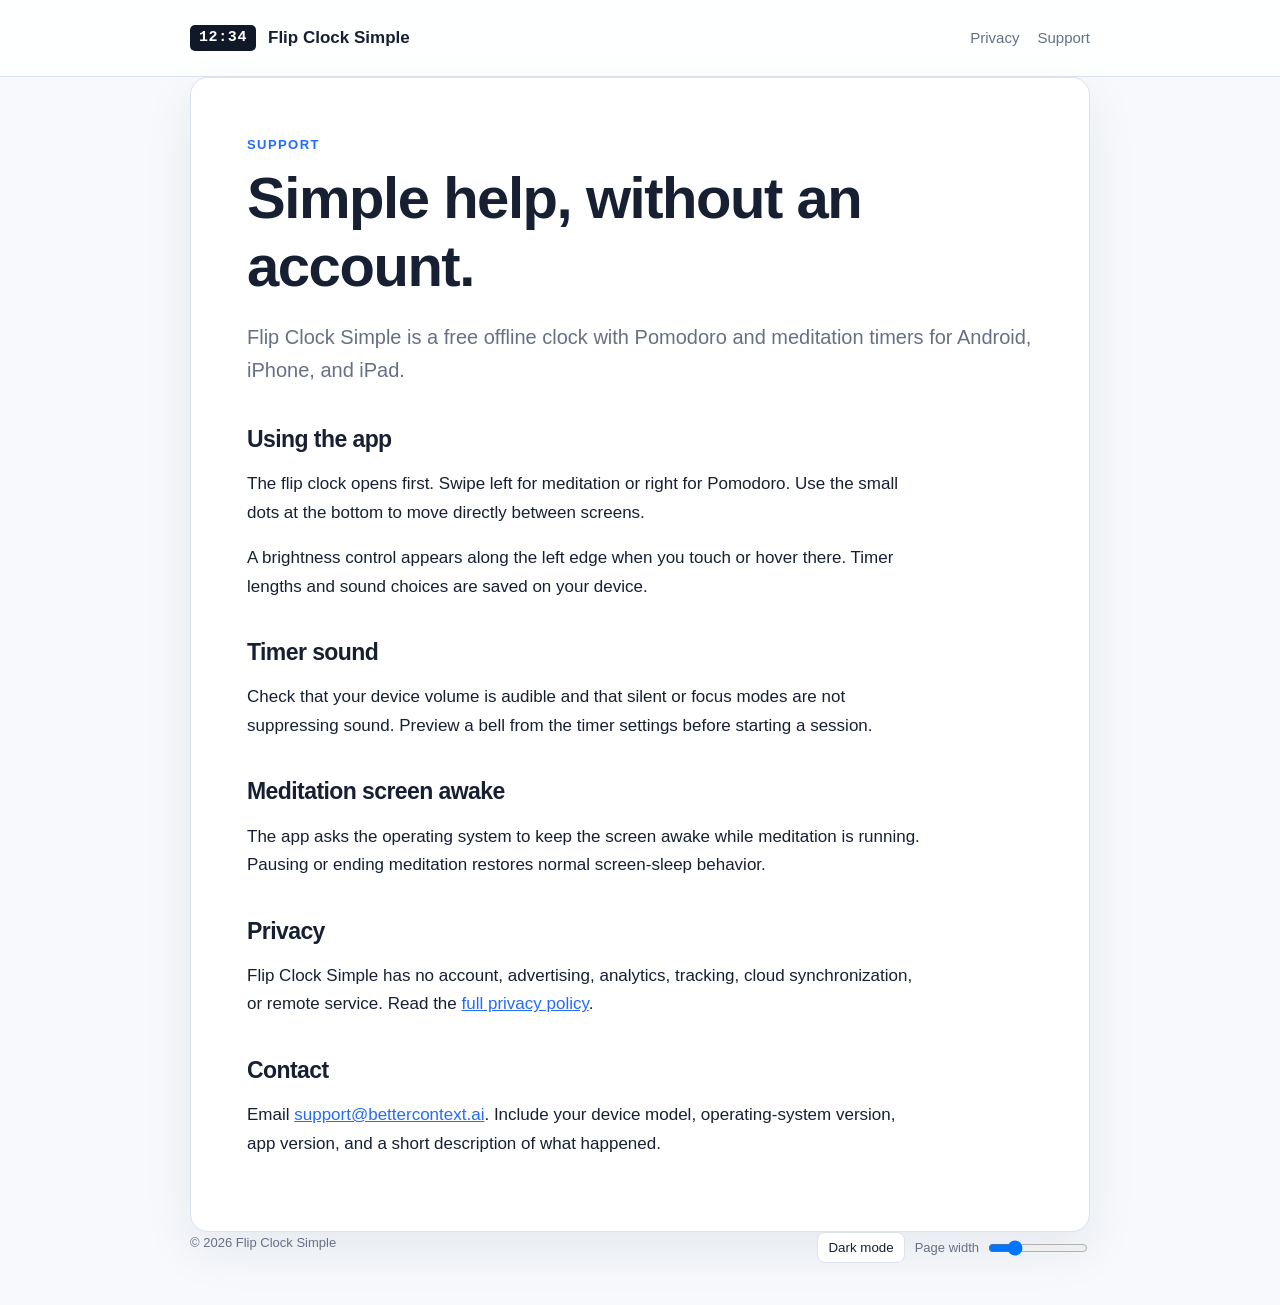
==== support.html @ b8934759 "feat: publish Flip Clock support site Session: 2460f558-b649-495b-805b-4fe607803ccc" ====
<!doctype html>
<html lang="en" data-theme="light">
<head>
  <meta charset="utf-8">
  <meta name="viewport" content="width=device-width, initial-scale=1">
  <meta name="description" content="Support for Flip Clock Simple.">
  <title>Flip Clock Simple — Support</title>
  <link rel="stylesheet" href="styles.css">
</head>
<body>
  <header>
    <div class="shell header-inner">
      <a class="brand" href="index.html"><span class="clock-mark">12:34</span> Flip Clock Simple</a>
      <nav aria-label="Main navigation"><a href="privacy.html">Privacy</a><a href="support.html">Support</a></nav>
    </div>
  </header>
  <main class="shell">
    <p class="eyebrow">Support</p>
    <h1>Simple help, without an account.</h1>
    <p class="lede">Flip Clock Simple is a free offline clock with Pomodoro and meditation timers for Android, iPhone, and iPad.</p>

    <h2>Using the app</h2>
    <p>The flip clock opens first. Swipe left for meditation or right for Pomodoro. Use the small dots at the bottom to move directly between screens.</p>
    <p>A brightness control appears along the left edge when you touch or hover there. Timer lengths and sound choices are saved on your device.</p>

    <h2>Timer sound</h2>
    <p>Check that your device volume is audible and that silent or focus modes are not suppressing sound. Preview a bell from the timer settings before starting a session.</p>

    <h2>Meditation screen awake</h2>
    <p>The app asks the operating system to keep the screen awake while meditation is running. Pausing or ending meditation restores normal screen-sleep behavior.</p>

    <h2>Privacy</h2>
    <p>Flip Clock Simple has no account, advertising, analytics, tracking, cloud synchronization, or remote service. Read the <a href="privacy.html">full privacy policy</a>.</p>

    <h2>Contact</h2>
    <p>Email <a href="mailto:support@bettercontext.ai">support@bettercontext.ai</a>. Include your device model, operating-system version, app version, and a short description of what happened.</p>
  </main>
  <footer class="shell">
    <span>© 2026 Flip Clock Simple</span>
    <div class="controls">
      <button type="button" data-theme-toggle>Dark mode</button>
      <label>Page width <input data-width-slider type="range" min="700" max="1600" step="50" value="900"></label>
    </div>
  </footer>
  <script src="site.js"></script>
</body>
</html>
---- styles.css ----
:root {
  color-scheme: light;
  --bg: #f7f9fc;
  --surface: #ffffff;
  --text: #172033;
  --muted: #667085;
  --line: #dce3ee;
  --accent: #246bfd;
  --clock: #111827;
  --content-width: 900px;
}

[data-theme="dark"] {
  color-scheme: dark;
  --bg: #0c111b;
  --surface: #151d2b;
  --text: #edf2f7;
  --muted: #a6b0c2;
  --line: #2b374a;
  --accent: #79a3ff;
  --clock: #f8fafc;
}

* { box-sizing: border-box; }

html { background: var(--bg); }

body {
  margin: 0;
  color: var(--text);
  background: var(--bg);
  font: 17px/1.68 -apple-system, BlinkMacSystemFont, "Segoe UI", sans-serif;
}

a { color: var(--accent); }

a:focus-visible, button:focus-visible, input:focus-visible {
  outline: 3px solid color-mix(in srgb, var(--accent) 55%, transparent);
  outline-offset: 3px;
}

.shell {
  width: min(calc(100% - 32px), var(--content-width));
  margin: 0 auto;
}

header {
  border-bottom: 1px solid var(--line);
  background: color-mix(in srgb, var(--surface) 94%, transparent);
}

.header-inner {
  display: flex;
  align-items: center;
  justify-content: space-between;
  gap: 24px;
  min-height: 76px;
}

.brand {
  display: inline-flex;
  align-items: center;
  gap: 12px;
  color: var(--text);
  text-decoration: none;
  font-weight: 720;
}

.clock-mark {
  padding: 5px 9px;
  color: var(--surface);
  background: var(--clock);
  border-radius: 5px;
  font: 700 15px/1.1 ui-monospace, SFMono-Regular, Menlo, monospace;
  letter-spacing: .04em;
}

nav { display: flex; gap: 18px; font-size: 15px; }
nav a { color: var(--muted); text-decoration: none; }
nav a:hover { color: var(--text); }

main {
  margin: 48px auto 72px;
  padding: clamp(28px, 5vw, 56px);
  border: 1px solid var(--line);
  border-radius: 18px;
  background: var(--surface);
  box-shadow: 0 18px 50px rgba(25, 42, 70, .08);
}

.eyebrow {
  margin: 0 0 8px;
  color: var(--accent);
  font-size: 13px;
  font-weight: 750;
  letter-spacing: .11em;
  text-transform: uppercase;
}

h1, h2 { line-height: 1.18; letter-spacing: -.025em; }
h1 { margin: 0 0 14px; font-size: clamp(36px, 6vw, 58px); }
h2 { margin: 38px 0 10px; font-size: 23px; }
p, ul { max-width: 72ch; }
.lede { color: var(--muted); font-size: 20px; }
.meta { color: var(--muted); font-size: 14px; }

.card-grid {
  display: grid;
  grid-template-columns: repeat(auto-fit, minmax(230px, 1fr));
  gap: 16px;
  margin-top: 30px;
}

.card {
  display: block;
  padding: 22px;
  border: 1px solid var(--line);
  border-radius: 12px;
  color: var(--text);
  text-decoration: none;
}
.card:hover { border-color: var(--accent); }
.card strong { display: block; margin-bottom: 5px; }
.card span { color: var(--muted); }

footer {
  display: flex;
  flex-wrap: wrap;
  justify-content: space-between;
  gap: 18px;
  padding: 0 0 42px;
  color: var(--muted);
  font-size: 13px;
}

.controls { display: flex; align-items: center; gap: 10px; }
.controls button {
  padding: 7px 10px;
  border: 1px solid var(--line);
  border-radius: 8px;
  color: var(--text);
  background: var(--surface);
  cursor: pointer;
}
.controls label { display: inline-flex; align-items: center; gap: 7px; }
.controls input { width: 100px; }

@media (max-width: 640px) {
  .header-inner { align-items: flex-start; flex-direction: column; padding: 18px 0; }
  main { margin-top: 24px; padding: 26px 22px; border-radius: 14px; }
  footer { align-items: flex-start; flex-direction: column; }
}
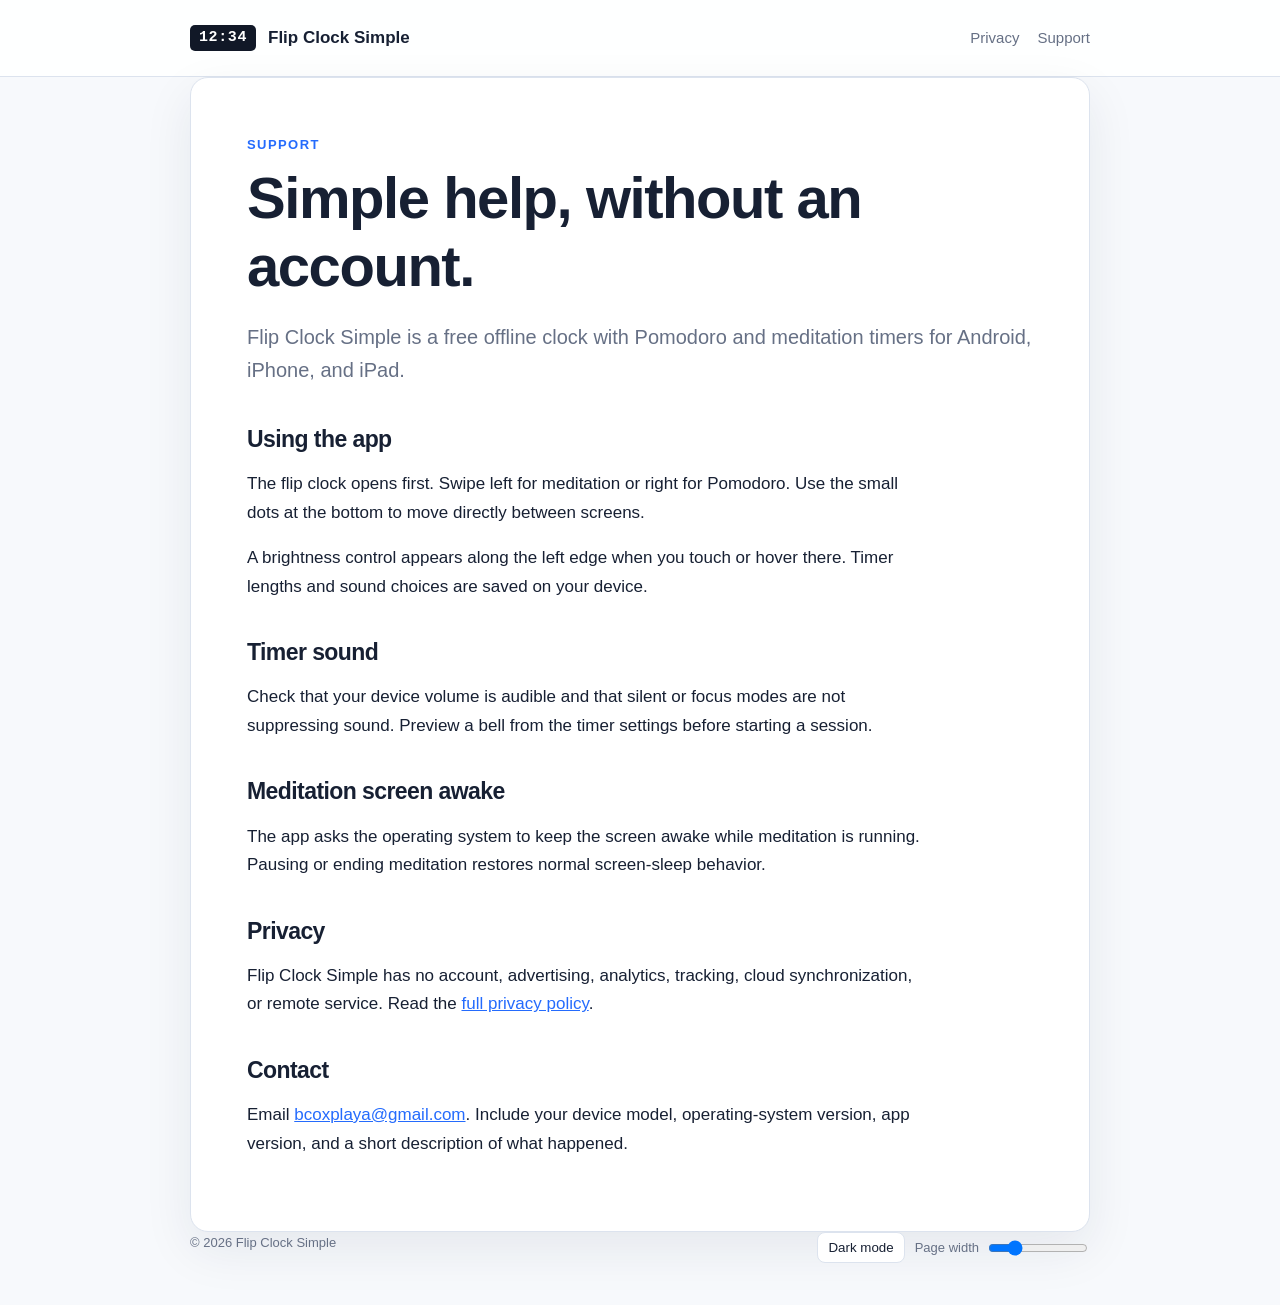
==== commit f1180c64: "fix: use temporary app support email Session: 2460f558-b649-495b-805b-4fe607803ccc" ====
--- a/support.html
+++ b/support.html
@@ -33,7 +33,7 @@
     <p>Flip Clock Simple has no account, advertising, analytics, tracking, cloud synchronization, or remote service. Read the <a href="privacy.html">full privacy policy</a>.</p>
 
     <h2>Contact</h2>
-    <p>Email <a href="mailto:support@bettercontext.ai">support@bettercontext.ai</a>. Include your device model, operating-system version, app version, and a short description of what happened.</p>
+    <p>Email <a href="mailto:bcoxplaya@gmail.com">bcoxplaya@gmail.com</a>. Include your device model, operating-system version, app version, and a short description of what happened.</p>
   </main>
   <footer class="shell">
     <span>© 2026 Flip Clock Simple</span>
